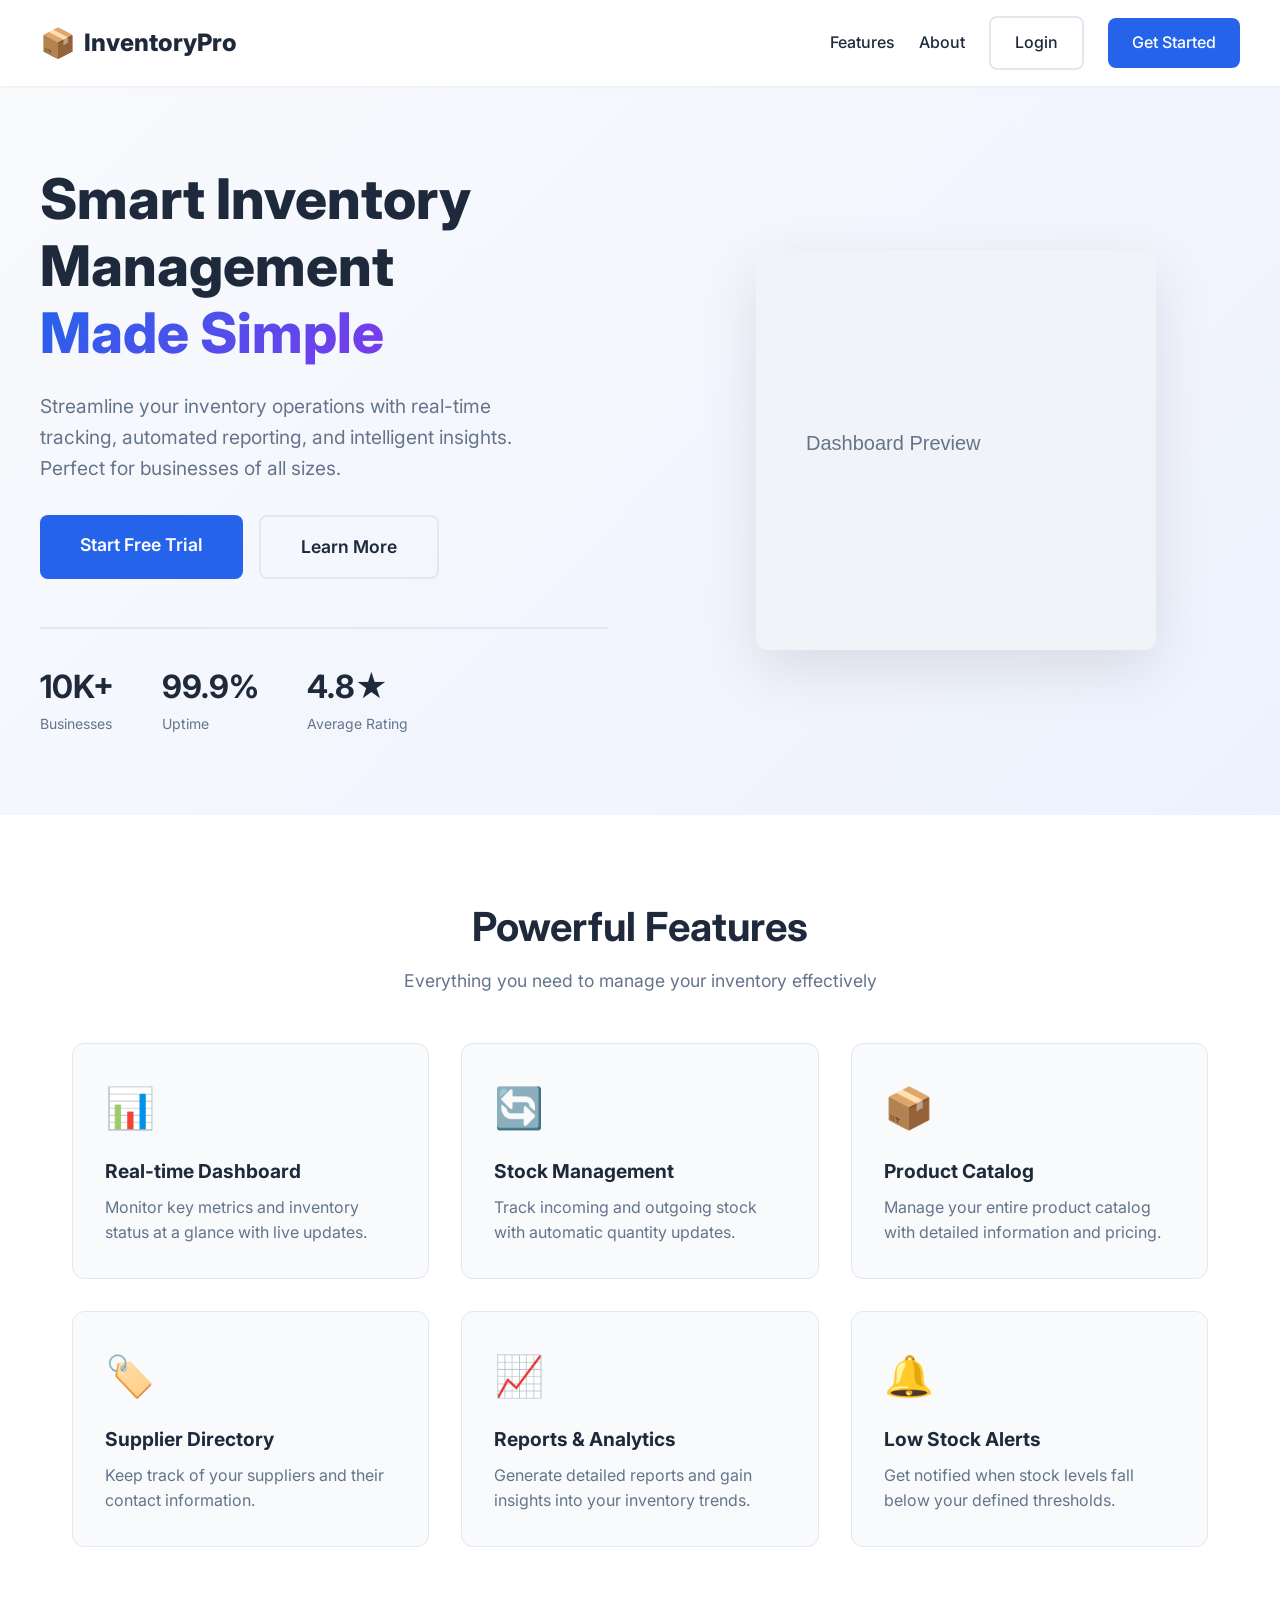
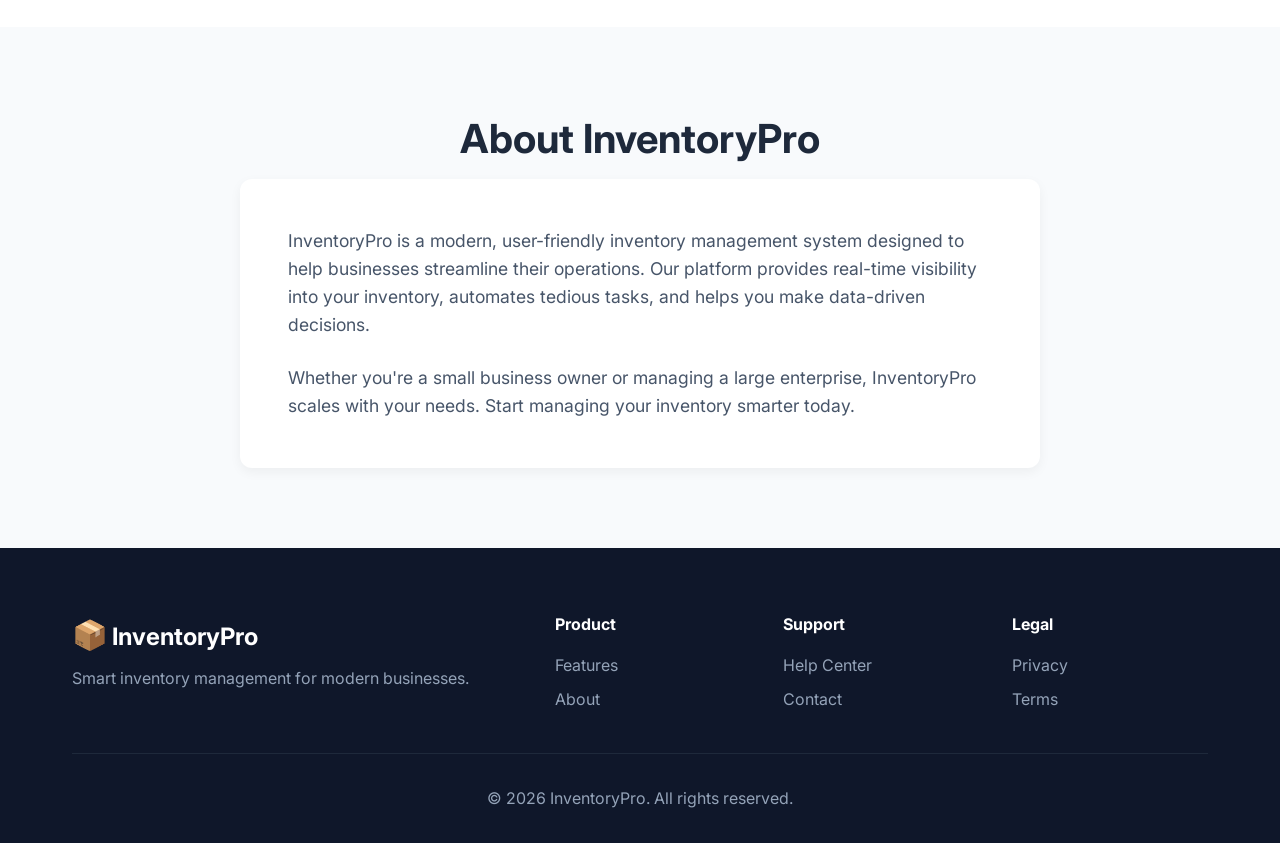
==== index.html @ e36cc28b "first commit" ====
<!DOCTYPE html>
<html lang="en">
<head>
    <meta charset="UTF-8" />
    <meta name="viewport" content="width=device-width, initial-scale=1.0" />
    <title>InventoryPro - Smart Inventory Management</title>
    <link rel="stylesheet" href="css/style.css" />
    <link href="https://fonts.googleapis.com/css2?family=Inter:wght@300;400;500;600;700;800&display=swap" rel="stylesheet" />
</head>
<body>
    <!-- Navigation -->
    <nav class="navbar">
        <div class="nav-container">
            <div class="nav-brand">
                <span class="brand-icon">📦</span>
                <span class="brand-text">InventoryPro</span>
            </div>
            <div class="nav-links">
                <a href="#features">Features</a>
                <a href="#about">About</a>
                <a href="login.html" class="btn btn-outline">Login</a>
                <a href="register.html" class="btn btn-primary">Get Started</a>
            </div>
        </div>
    </nav>

    <!-- Hero Section -->
    <section class="hero">
        <div class="hero-container">
            <div class="hero-content">
                <h1 class="hero-title">
                    Smart Inventory Management
                    <span class="highlight">Made Simple</span>
                </h1>
                <p class="hero-description">
                    Streamline your inventory operations with real-time tracking,
                    automated reporting, and intelligent insights. Perfect for
                    businesses of all sizes.
                </p>
                <div class="hero-buttons">
                    <a href="register.html" class="btn btn-primary btn-large">
                        Start Free Trial
                    </a>
                    <a href="#features" class="btn btn-outline btn-large">
                        Learn More
                    </a>
                </div>
                <div class="hero-stats">
                    <div class="stat-item">
                        <span class="stat-number">10K+</span>
                        <span class="stat-label">Businesses</span>
                    </div>
                    <div class="stat-item">
                        <span class="stat-number">99.9%</span>
                        <span class="stat-label">Uptime</span>
                    </div>
                    <div class="stat-item">
                        <span class="stat-number">4.8★</span>
                        <span class="stat-label">Average Rating</span>
                    </div>
                </div>
            </div>
            <div class="hero-image">
                <img src="data:image/svg+xml,%3Csvg xmlns='http://www.w3.org/2000/svg' width='400' height='400'%3E%3Crect width='400' height='400' fill='%23f0f4f8'/%3E%3Ctext x='50' y='200' font-family='Arial' font-size='20' fill='%2364748b'%3EDashboard Preview%3C/text%3E%3C/svg%3E" alt="Dashboard Preview" />
            </div>
        </div>
    </section>

    <!-- Features Section -->
    <section id="features" class="features">
        <div class="container">
            <h2 class="section-title">Powerful Features</h2>
            <p class="section-subtitle">Everything you need to manage your inventory effectively</p>
            <div class="features-grid">
                <div class="feature-card">
                    <div class="feature-icon">📊</div>
                    <h3>Real-time Dashboard</h3>
                    <p>Monitor key metrics and inventory status at a glance with live updates.</p>
                </div>
                <div class="feature-card">
                    <div class="feature-icon">🔄</div>
                    <h3>Stock Management</h3>
                    <p>Track incoming and outgoing stock with automatic quantity updates.</p>
                </div>
                <div class="feature-card">
                    <div class="feature-icon">📦</div>
                    <h3>Product Catalog</h3>
                    <p>Manage your entire product catalog with detailed information and pricing.</p>
                </div>
                <div class="feature-card">
                    <div class="feature-icon">🏷️</div>
                    <h3>Supplier Directory</h3>
                    <p>Keep track of your suppliers and their contact information.</p>
                </div>
                <div class="feature-card">
                    <div class="feature-icon">📈</div>
                    <h3>Reports & Analytics</h3>
                    <p>Generate detailed reports and gain insights into your inventory trends.</p>
                </div>
                <div class="feature-card">
                    <div class="feature-icon">🔔</div>
                    <h3>Low Stock Alerts</h3>
                    <p>Get notified when stock levels fall below your defined thresholds.</p>
                </div>
            </div>
        </div>
    </section>

    <!-- About Section -->
    <section id="about" class="about">
        <div class="container">
            <h2 class="section-title">About InventoryPro</h2>
            <div class="about-content">
                <div class="about-text">
                    <p>
                        InventoryPro is a modern, user-friendly inventory management system
                        designed to help businesses streamline their operations. Our platform
                        provides real-time visibility into your inventory, automates tedious
                        tasks, and helps you make data-driven decisions.
                    </p>
                    <p>
                        Whether you're a small business owner or managing a large enterprise,
                        InventoryPro scales with your needs. Start managing your inventory
                        smarter today.
                    </p>
                </div>
            </div>
        </div>
    </section>

    <!-- Footer -->
    <footer class="footer">
        <div class="container">
            <div class="footer-content">
                <div class="footer-brand">
                    <span class="brand-icon">📦</span>
                    <span class="brand-text">InventoryPro</span>
                    <p class="footer-description">
                        Smart inventory management for modern businesses.
                    </p>
                </div>
                <div class="footer-links">
                    <div class="footer-column">
                        <h4>Product</h4>
                        <a href="#features">Features</a>
                        <a href="#about">About</a>
                    </div>
                    <div class="footer-column">
                        <h4>Support</h4>
                        <a href="#">Help Center</a>
                        <a href="#">Contact</a>
                    </div>
                    <div class="footer-column">
                        <h4>Legal</h4>
                        <a href="#">Privacy</a>
                        <a href="#">Terms</a>
                    </div>
                </div>
            </div>
            <div class="footer-bottom">
                <p>&copy; 2026 InventoryPro. All rights reserved.</p>
            </div>
        </div>
    </footer>

    <script src="js/api.js"></script>
</body>
</html>
---- css/style.css ----
/* Reset & Base */
* {
    margin: 0;
    padding: 0;
    box-sizing: border-box;
}

body {
    font-family: 'Inter', -apple-system, BlinkMacSystemFont, sans-serif;
    background: #f8fafc;
    color: #1e293b;
    line-height: 1.6;
}

a {
    text-decoration: none;
    color: inherit;
}

/* Container */
.container {
    max-width: 1200px;
    margin: 0 auto;
    padding: 0 2rem;
}

/* Buttons */
.btn {
    display: inline-block;
    padding: 0.75rem 1.5rem;
    border: none;
    border-radius: 8px;
    font-weight: 600;
    font-size: 1rem;
    cursor: pointer;
    transition: all 0.3s ease;
    text-align: center;
}

.btn-primary {
    background: #2563eb;
    color: white;
}

.btn-primary:hover {
    background: #1d4ed8;
    transform: translateY(-2px);
    box-shadow: 0 4px 12px rgba(37, 99, 235, 0.3);
}

.btn-outline {
    background: transparent;
    color: #1e293b;
    border: 2px solid #e2e8f0;
}

.btn-outline:hover {
    background: #f1f5f9;
    border-color: #94a3b8;
}

.btn-large {
    padding: 1rem 2.5rem;
    font-size: 1.1rem;
}

.btn-small {
    padding: 0.5rem 1rem;
    font-size: 0.875rem;
}

.btn-full {
    width: 100%;
}

.btn-danger {
    background: #ef4444;
    color: white;
}

.btn-danger:hover {
    background: #dc2626;
}

.btn-success {
    background: #22c55e;
    color: white;
}

.btn-success:hover {
    background: #16a34a;
}

/* Landing Page */
.navbar {
    background: white;
    padding: 1rem 2rem;
    box-shadow: 0 1px 3px rgba(0,0,0,0.05);
    position: sticky;
    top: 0;
    z-index: 100;
}

.nav-container {
    max-width: 1200px;
    margin: 0 auto;
    display: flex;
    justify-content: space-between;
    align-items: center;
}

.nav-brand {
    display: flex;
    align-items: center;
    gap: 0.5rem;
    font-weight: 800;
    font-size: 1.5rem;
}

.brand-icon {
    font-size: 1.8rem;
}

.nav-links {
    display: flex;
    gap: 1.5rem;
    align-items: center;
}

.nav-links a {
    font-weight: 500;
    transition: color 0.3s;
}

.nav-links a:not(.btn):hover {
    color: #2563eb;
}

/* Hero */
.hero {
    padding: 5rem 2rem;
    background: linear-gradient(135deg, #f8fafc 0%, #eef2ff 100%);
}

.hero-container {
    max-width: 1200px;
    margin: 0 auto;
    display: grid;
    grid-template-columns: 1fr 1fr;
    gap: 4rem;
    align-items: center;
}

.hero-title {
    font-size: 3.5rem;
    font-weight: 800;
    line-height: 1.2;
    margin-bottom: 1.5rem;
}

.highlight {
    background: linear-gradient(135deg, #2563eb, #7c3aed);
    -webkit-background-clip: text;
    -webkit-text-fill-color: transparent;
    display: inline-block;
}

.hero-description {
    font-size: 1.2rem;
    color: #64748b;
    margin-bottom: 2rem;
    max-width: 500px;
}

.hero-buttons {
    display: flex;
    gap: 1rem;
    flex-wrap: wrap;
}

.hero-stats {
    display: flex;
    gap: 3rem;
    margin-top: 3rem;
    padding-top: 2rem;
    border-top: 2px solid #e2e8f0;
}

.stat-item {
    display: flex;
    flex-direction: column;
}

.stat-number {
    font-size: 2rem;
    font-weight: 700;
    color: #1e293b;
}

.stat-label {
    font-size: 0.9rem;
    color: #64748b;
}

.hero-image {
    display: flex;
    justify-content: center;
    align-items: center;
}

.hero-image img {
    max-width: 100%;
    border-radius: 12px;
    box-shadow: 0 20px 60px rgba(0,0,0,0.1);
}

/* Features */
.features {
    padding: 5rem 2rem;
    background: white;
}

.section-title {
    font-size: 2.5rem;
    font-weight: 700;
    text-align: center;
    margin-bottom: 0.5rem;
}

.section-subtitle {
    text-align: center;
    color: #64748b;
    font-size: 1.1rem;
    margin-bottom: 3rem;
}

.features-grid {
    display: grid;
    grid-template-columns: repeat(auto-fit, minmax(280px, 1fr));
    gap: 2rem;
    max-width: 1200px;
    margin: 0 auto;
}

.feature-card {
    padding: 2rem;
    background: #f8fafc;
    border-radius: 12px;
    transition: all 0.3s ease;
    border: 1px solid #e2e8f0;
}

.feature-card:hover {
    transform: translateY(-4px);
    box-shadow: 0 12px 30px rgba(0,0,0,0.08);
}

.feature-icon {
    font-size: 2.5rem;
    margin-bottom: 1rem;
}

.feature-card h3 {
    margin-bottom: 0.5rem;
    font-size: 1.2rem;
}

.feature-card p {
    color: #64748b;
}

/* About */
.about {
    padding: 5rem 2rem;
    background: #f8fafc;
}

.about-content {
    max-width: 800px;
    margin: 0 auto;
}

.about-text {
    background: white;
    padding: 3rem;
    border-radius: 12px;
    box-shadow: 0 4px 12px rgba(0,0,0,0.05);
}

.about-text p {
    font-size: 1.1rem;
    color: #475569;
    margin-bottom: 1.5rem;
}

.about-text p:last-child {
    margin-bottom: 0;
}

/* Footer */
.footer {
    background: #0f172a;
    color: white;
    padding: 4rem 2rem 2rem;
}

.footer-content {
    max-width: 1200px;
    margin: 0 auto;
    display: grid;
    grid-template-columns: 2fr 3fr;
    gap: 3rem;
}

.footer-brand .brand-text {
    font-weight: 700;
    font-size: 1.5rem;
}

.footer-description {
    color: #94a3b8;
    margin-top: 0.5rem;
}

.footer-links {
    display: grid;
    grid-template-columns: repeat(3, 1fr);
    gap: 2rem;
}

.footer-column h4 {
    margin-bottom: 1rem;
}

.footer-column a {
    display: block;
    color: #94a3b8;
    margin-bottom: 0.5rem;
    transition: color 0.3s;
}

.footer-column a:hover {
    color: white;
}

.footer-bottom {
    max-width: 1200px;
    margin: 2rem auto 0;
    padding-top: 2rem;
    border-top: 1px solid #1e293b;
    text-align: center;
    color: #94a3b8;
}

/* Auth Pages */
.auth-page {
    display: flex;
    justify-content: center;
    align-items: center;
    min-height: 100vh;
    background: linear-gradient(135deg, #eef2ff 0%, #f8fafc 100%);
}

.auth-container {
    width: 100%;
    max-width: 440px;
    padding: 2rem;
}

.auth-card {
    background: white;
    padding: 2.5rem;
    border-radius: 16px;
    box-shadow: 0 20px 60px rgba(0,0,0,0.1);
}

.auth-header {
    text-align: center;
    margin-bottom: 2rem;
}

.auth-header .brand-icon {
    font-size: 3rem;
    display: block;
    margin-bottom: 0.5rem;
}

.auth-header h1 {
    font-size: 1.8rem;
    font-weight: 700;
}

.auth-header p {
    color: #64748b;
}

.auth-form .form-group {
    margin-bottom: 1.5rem;
}

.auth-form label {
    display: block;
    font-weight: 500;
    margin-bottom: 0.25rem;
}

.auth-form input {
    width: 100%;
    padding: 0.75rem 1rem;
    border: 2px solid #e2e8f0;
    border-radius: 8px;
    font-size: 1rem;
    transition: border-color 0.3s;
}

.auth-form input:focus {
    outline: none;
    border-color: #2563eb;
}

.form-options {
    display: flex;
    justify-content: space-between;
    align-items: center;
    margin-bottom: 1.5rem;
}

.checkbox-label {
    display: flex;
    align-items: center;
    gap: 0.5rem;
    cursor: pointer;
}

.forgot-link {
    color: #2563eb;
    font-weight: 500;
}

.forgot-link:hover {
    text-decoration: underline;
}

.auth-footer {
    text-align: center;
    margin-top: 1.5rem;
    padding-top: 1.5rem;
    border-top: 1px solid #e2e8f0;
}

.auth-footer a {
    color: #2563eb;
    font-weight: 600;
}

.auth-footer a:hover {
    text-decoration: underline;
}

/* Dashboard Layout */
.sidebar {
    width: 240px;
    height: 100vh;
    background: white;
    border-right: 1px solid #e2e8f0;
    position: fixed;
    left: 0;
    top: 0;
    display: flex;
    flex-direction: column;
    padding: 1.5rem 0;
}

.sidebar-brand {
    display: flex;
    align-items: center;
    gap: 0.5rem;
    padding: 0 1.5rem;
    font-weight: 800;
    font-size: 1.3rem;
    margin-bottom: 2rem;
}

.sidebar-nav {
    display: flex;
    flex-direction: column;
    gap: 0.25rem;
    flex: 1;
}

.sidebar-nav a {
    display: flex;
    align-items: center;
    gap: 0.75rem;
    padding: 0.75rem 1.5rem;
    color: #64748b;
    font-weight: 500;
    transition: all 0.3s;
    border-left: 3px solid transparent;
}

.sidebar-nav a:hover {
    background: #f1f5f9;
    color: #1e293b;
}

.sidebar-nav a.active {
    background: #eff6ff;
    color: #2563eb;
    border-left-color: #2563eb;
}

.nav-icon {
    font-size: 1.2rem;
}

.sidebar-footer {
    padding: 1rem 1.5rem;
    border-top: 1px solid #e2e8f0;
}

/* Main Content */
.main-content {
    margin-left: 240px;
    padding: 2rem;
    min-height: 100vh;
}

.top-bar {
    display: flex;
    justify-content: space-between;
    align-items: center;
    margin-bottom: 2rem;
}

.top-bar h1 {
    font-size: 1.8rem;
    font-weight: 700;
}

.top-bar-right {
    display: flex;
    align-items: center;
    gap: 1rem;
}

.user-name {
    font-weight: 500;
}

.user-avatar {
    font-size: 2rem;
}

/* Stats Grid */
.stats-grid {
    display: grid;
    grid-template-columns: repeat(auto-fit, minmax(200px, 1fr));
    gap: 1.5rem;
    margin-bottom: 2.5rem;
}

.stat-card {
    background: white;
    padding: 1.5rem;
    border-radius: 12px;
    border: 1px solid #e2e8f0;
    display: flex;
    align-items: center;
    gap: 1rem;
    transition: transform 0.3s;
}

.stat-card:hover {
    transform: translateY(-2px);
}

.stat-icon {
    font-size: 2.5rem;
}

.stat-info {
    display: flex;
    flex-direction: column;
}

.stat-value {
    font-size: 1.8rem;
    font-weight: 700;
}

.stat-label {
    color: #64748b;
    font-size: 0.875rem;
}

/* Quick Actions */
.quick-actions {
    margin-bottom: 2.5rem;
}

.quick-actions h2 {
    margin-bottom: 1rem;
}

.action-grid {
    display: grid;
    grid-template-columns: repeat(auto-fit, minmax(150px, 1fr));
    gap: 1rem;
}

.action-card {
    background: white;
    padding: 1.5rem;
    border-radius: 12px;
    border: 1px solid #e2e8f0;
    text-align: center;
    transition: all 0.3s;
    display: flex;
    flex-direction: column;
    align-items: center;
    gap: 0.5rem;
}

.action-card:hover {
    transform: translateY(-4px);
    box-shadow: 0 8px 20px rgba(0,0,0,0.06);
}

.action-icon {
    font-size: 2rem;
}

/* Tables */
.table-container {
    background: white;
    border-radius: 12px;
    border: 1px solid #e2e8f0;
    overflow: hidden;
}

.table-header {
    display: flex;
    justify-content: space-between;
    align-items: center;
    padding: 1rem 1.5rem;
    border-bottom: 1px solid #e2e8f0;
    flex-wrap: wrap;
    gap: 1rem;
}

.search-box input {
    padding: 0.5rem 1rem;
    border: 2px solid #e2e8f0;
    border-radius: 8px;
    font-size: 0.9rem;
    width: 250px;
}

.search-box input:focus {
    outline: none;
    border-color: #2563eb;
}

.table-actions {
    display: flex;
    gap: 0.5rem;
}

.data-table {
    width: 100%;
    border-collapse: collapse;
}

.data-table th {
    background: #f8fafc;
    padding: 0.75rem 1.5rem;
    text-align: left;
    font-weight: 600;
    font-size: 0.875rem;
    color: #475569;
    border-bottom: 2px solid #e2e8f0;
}

.data-table td {
    padding: 0.75rem 1.5rem;
    border-bottom: 1px solid #f1f5f9;
}

.data-table tr:hover td {
    background: #f8fafc;
}

.data-table .text-center {
    text-align: center;
}

/* Status Badges */
.status-badge {
    padding: 0.25rem 0.75rem;
    border-radius: 20px;
    font-size: 0.8rem;
    font-weight: 600;
}

.status-badge.in-stock {
    background: #dcfce7;
    color: #16a34a;
}

.status-badge.low-stock {
    background: #fef3c7;
    color: #d97706;
}

.status-badge.out-of-stock {
    background: #fee2e2;
    color: #dc2626;
}

/* Modals */
.modal {
    display: none;
    position: fixed;
    z-index: 1000;
    left: 0;
    top: 0;
    width: 100%;
    height: 100%;
    background: rgba(0,0,0,0.5);
    animation: fadeIn 0.2s ease;
}

.modal.active {
    display: flex;
    justify-content: center;
    align-items: center;
}

.modal-content {
    background: white;
    padding: 2rem;
    border-radius: 16px;
    max-width: 600px;
    width: 90%;
    max-height: 90vh;
    overflow-y: auto;
    animation: slideUp 0.3s ease;
}

@keyframes fadeIn {
    from { opacity: 0; }
    to { opacity: 1; }
}

@keyframes slideUp {
    from { transform: translateY(20px); opacity: 0; }
    to { transform: translateY(0); opacity: 1; }
}

.modal-header {
    display: flex;
    justify-content: space-between;
    align-items: center;
    margin-bottom: 1.5rem;
    padding-bottom: 1rem;
    border-bottom: 1px solid #e2e8f0;
}

.modal-header h2 {
    font-size: 1.5rem;
}

.modal-close {
    background: none;
    border: none;
    font-size: 2rem;
    cursor: pointer;
    color: #94a3b8;
    transition: color 0.3s;
}

.modal-close:hover {
    color: #1e293b;
}

.modal-actions {
    display: flex;
    gap: 1rem;
    justify-content: flex-end;
    margin-top: 1.5rem;
}

/* Transaction Panel */
.transaction-panel {
    background: white;
    padding: 1.5rem;
    border-radius: 12px;
    border: 1px solid #e2e8f0;
    margin-bottom: 2rem;
}

.transaction-form {
    display: grid;
    grid-template-columns: repeat(auto-fit, minmax(200px, 1fr));
    gap: 1rem;
    align-items: end;
}

.transaction-form .form-group {
    margin-bottom: 0;
}

.transaction-form label {
    display: block;
    font-weight: 500;
    margin-bottom: 0.25rem;
    font-size: 0.9rem;
}

.transaction-form input,
.transaction-form select {
    width: 100%;
    padding: 0.5rem 0.75rem;
    border: 2px solid #e2e8f0;
    border-radius: 8px;
    font-size: 0.9rem;
}

.transaction-form input:focus,
.transaction-form select:focus {
    outline: none;
    border-color: #2563eb;
}

/* Reports */
.report-section {
    margin-bottom: 2.5rem;
}

.report-section h2 {
    margin-bottom: 1rem;
}

.report-cards {
    display: grid;
    grid-template-columns: repeat(auto-fit, minmax(250px, 1fr));
    gap: 1.5rem;
}

.no-reports {
    color: #94a3b8;
    text-align: center;
    padding: 2rem;
}

/* Responsive */
@media (max-width: 1024px) {
    .hero-container {
        grid-template-columns: 1fr;
        text-align: center;
    }
    
    .hero-description {
        margin: 0 auto 2rem;
    }
    
    .hero-buttons {
        justify-content: center;
    }
    
    .hero-stats {
        justify-content: center;
    }
    
    .footer-content {
        grid-template-columns: 1fr;
        gap: 2rem;
    }
}

@media (max-width: 768px) {
    .sidebar {
        width: 60px;
        padding: 1rem 0;
    }
    
    .sidebar-brand span.brand-text,
    .sidebar-nav a span:not(.nav-icon) {
        display: none;
    }
    
    .sidebar-nav a {
        padding: 0.75rem;
        justify-content: center;
    }
    
    .nav-icon {
        font-size: 1.5rem;
    }
    
    .main-content {
        margin-left: 60px;
        padding: 1rem;
    }
    
    .stats-grid {
        grid-template-columns: 1fr 1fr;
    }
    
    .transaction-form {
        grid-template-columns: 1fr;
    }
    
    .hero-title {
        font-size: 2.5rem;
    }
    
    .features-grid {
        grid-template-columns: 1fr;
    }
    
    .footer-links {
        grid-template-columns: 1fr 1fr;
    }
}

@media (max-width: 480px) {
    .stats-grid {
        grid-template-columns: 1fr;
    }
    
    .action-grid {
        grid-template-columns: 1fr 1fr;
    }
    
    .hero-title {
        font-size: 2rem;
    }
    
    .hero-stats {
        flex-direction: column;
        gap: 1rem;
    }
    
    .auth-card {
        padding: 1.5rem;
    }
    
    .nav-links a:not(.btn) {
        display: none;
    }
    
    .footer-links {
        grid-template-columns: 1fr;
    }
}
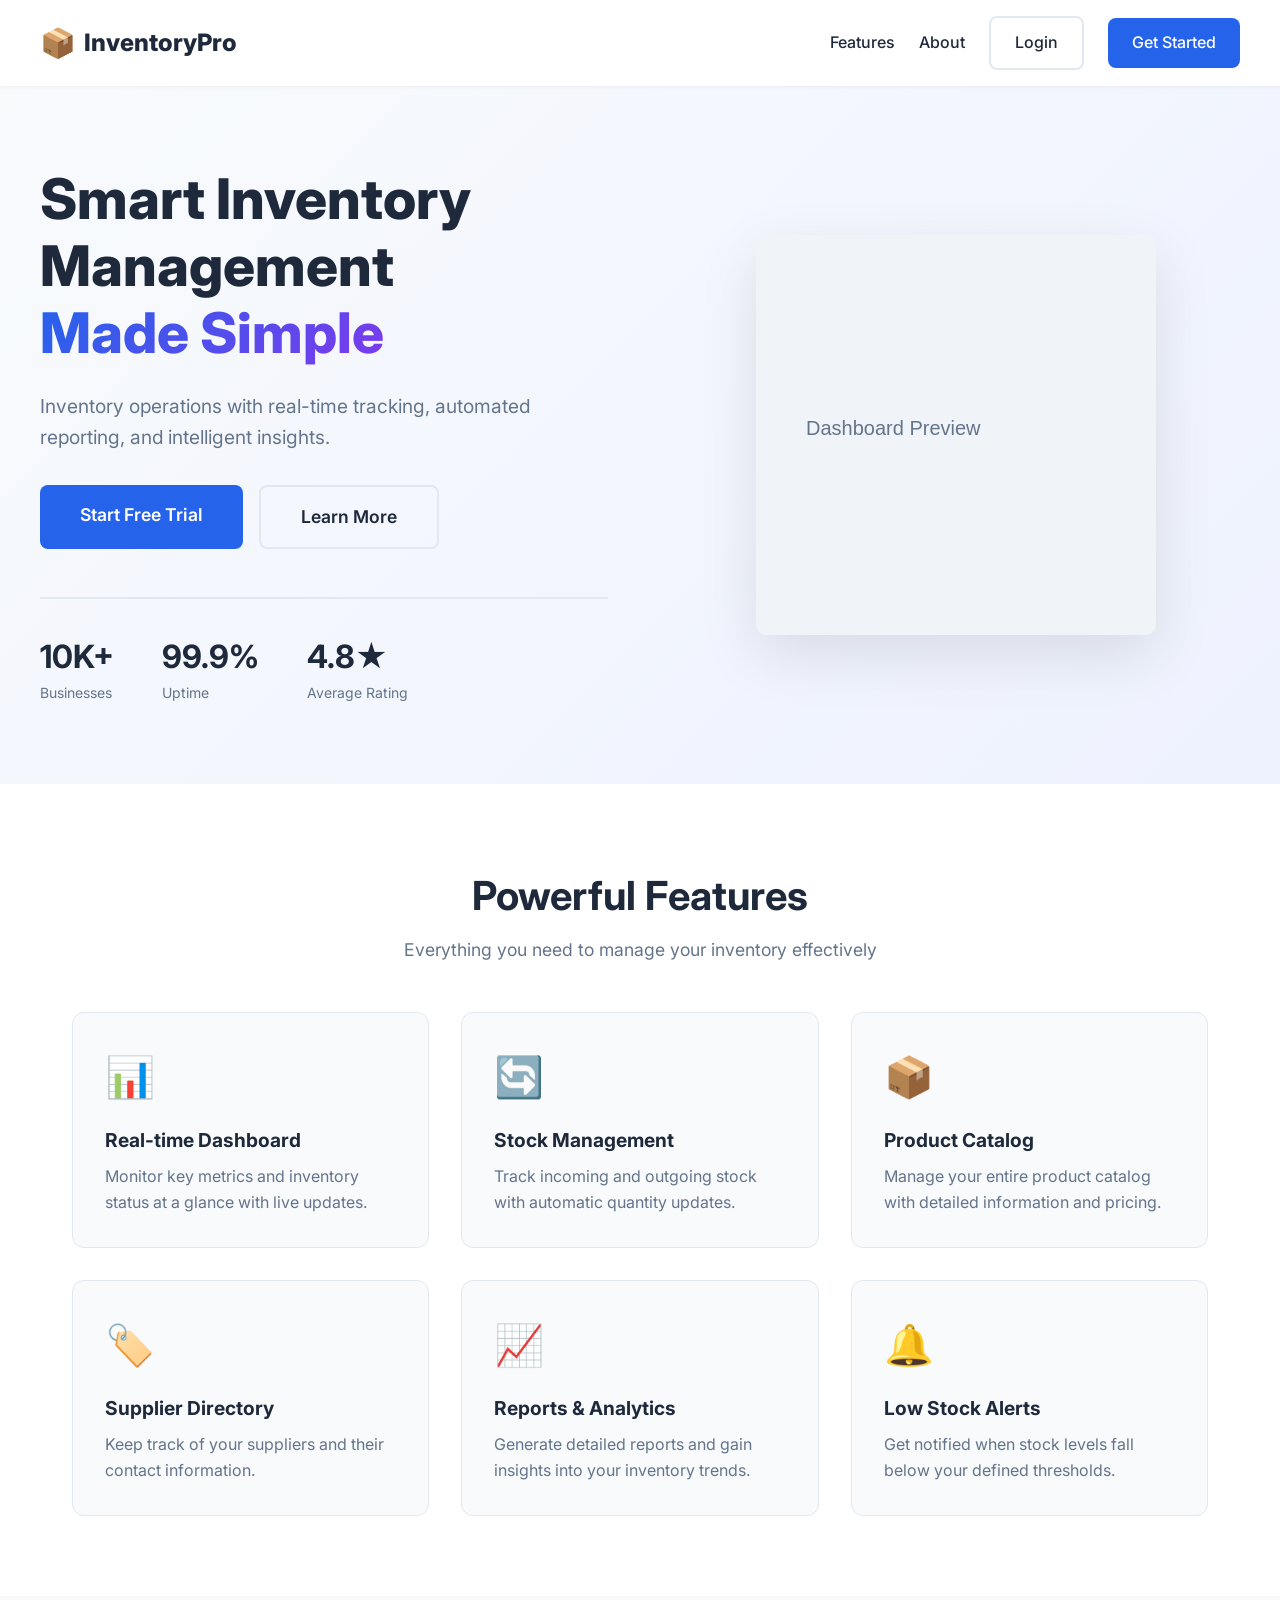
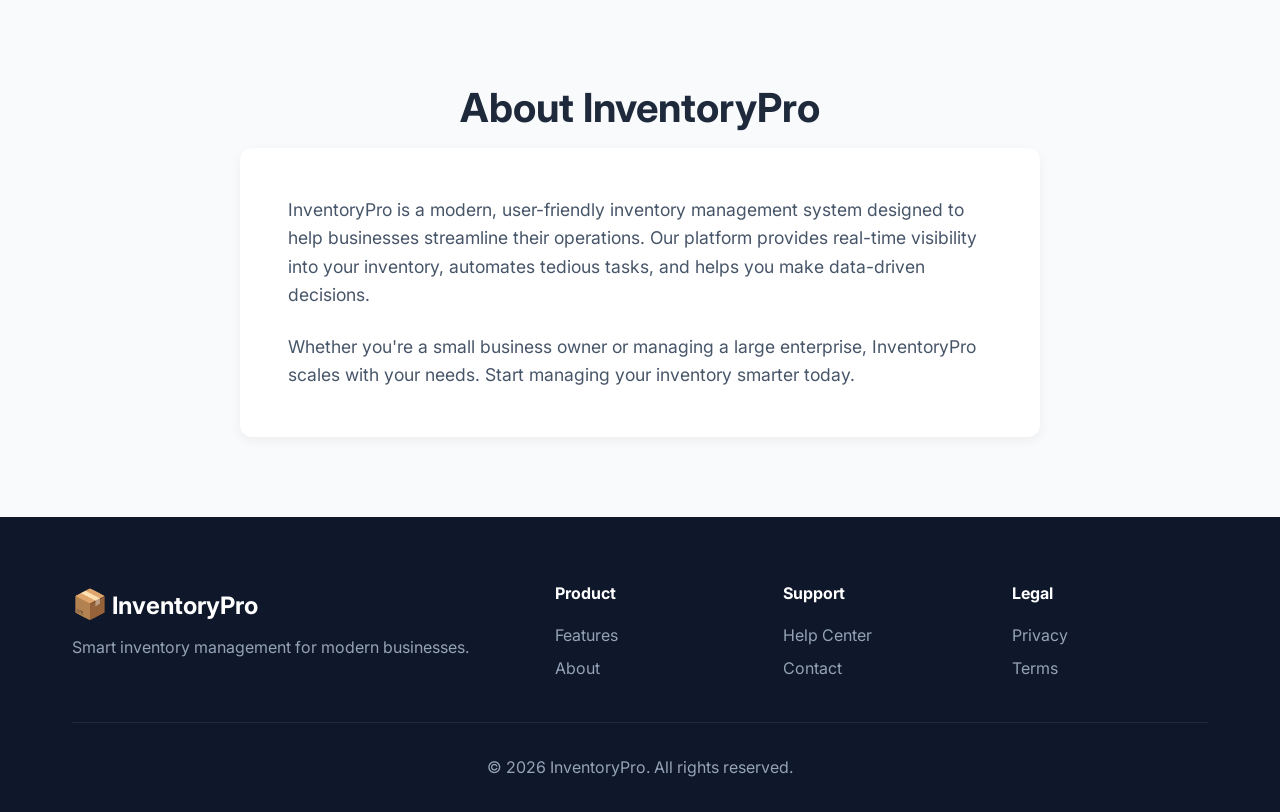
==== commit faecceed: "update the registration and add edit products" ====
--- a/index.html
+++ b/index.html
@@ -33,9 +33,8 @@
                     <span class="highlight">Made Simple</span>
                 </h1>
                 <p class="hero-description">
-                    Streamline your inventory operations with real-time tracking,
-                    automated reporting, and intelligent insights. Perfect for
-                    businesses of all sizes.
+                    Inventory operations with real-time tracking,
+                    automated reporting, and intelligent insights.
                 </p>
                 <div class="hero-buttons">
                     <a href="register.html" class="btn btn-primary btn-large">
@@ -162,7 +161,30 @@
             </div>
         </div>
     </footer>
-
+    
+    
     <script src="js/api.js"></script>
+    <script>
+        document.addEventListener('DOMContentLoaded', () => {
+            if (window.api && api.isLoggedIn()) {
+                const navLinks = document.querySelector('.nav-links');
+                if (navLinks) {
+                    navLinks.innerHTML = `
+                        <a href="#features">Features</a>
+                        <a href="#about">About</a>
+                        <a href="dashboard.html" class="btn btn-outline">Dashboard</a>
+                        <button class="btn btn-primary" onclick="api.logout()">Logout</button>
+                    `;
+                }
+                const heroButtons = document.querySelector('.hero-buttons');
+                if (heroButtons) {
+                    heroButtons.innerHTML = `
+                        <a href="dashboard.html" class="btn btn-primary btn-large">Go to Dashboard</a>
+                        <a href="register.html" class="btn btn-outline btn-large">Register New Account</a>
+                    `;
+                }
+            }
+        });
+    </script>
 </body>
-</html>+</html>
--- a/css/style.css
+++ b/css/style.css
@@ -552,6 +552,148 @@
     font-size: 2rem;
 }
 
+/* ============================================
+   ADD PRODUCT / ADD SUPPLIER FORM STYLING
+   ============================================ */
+
+.modal-content {
+    max-width: 520px;
+    padding: 2rem;
+}
+
+/* Form groups */
+.modal-content .form-group {
+    margin-bottom: 1.25rem;
+}
+
+/* Labels */
+.modal-content .form-group label {
+    display: block;
+    margin-bottom: 0.5rem;
+    font-size: 0.9rem;
+    font-weight: 600;
+    color: #334155;
+}
+
+/* Text fields */
+.modal-content .form-group input,
+.modal-content .form-group select,
+.modal-content .form-group textarea {
+    width: 100%;
+    padding: 0.75rem 1rem;
+    border: 1.5px solid #cbd5e1;
+    border-radius: 8px;
+    background: #ffffff;
+    color: #1e293b;
+    font-family: inherit;
+    font-size: 0.95rem;
+    transition: all 0.2s ease;
+}
+
+/* Placeholder */
+.modal-content .form-group input::placeholder,
+.modal-content .form-group textarea::placeholder {
+    color: #94a3b8;
+}
+
+/* Focus effect */
+.modal-content .form-group input:focus,
+.modal-content .form-group select:focus,
+.modal-content .form-group textarea:focus {
+    outline: none;
+    border-color: #2563eb;
+    box-shadow: 0 0 0 3px rgba(37, 99, 235, 0.1);
+}
+
+/* Hover effect */
+.modal-content .form-group input:hover,
+.modal-content .form-group select:hover,
+.modal-content .form-group textarea:hover {
+    border-color: #94a3b8;
+}
+
+/* Textarea */
+.modal-content .form-group textarea {
+    min-height: 100px;
+    resize: vertical;
+}
+
+/* Number inputs */
+.modal-content input[type="number"] {
+    appearance: textfield;
+}
+
+/* Modal buttons */
+.modal-content .modal-actions {
+    margin-top: 1.75rem;
+    padding-top: 1rem;
+    border-top: 1px solid #e2e8f0;
+}
+
+/* Disabled fields */
+.modal-content input:disabled,
+.modal-content select:disabled {
+    background: #f1f5f9;
+    color: #64748b;
+    cursor: not-allowed;
+}
+
+/* ============================================
+   PRODUCT FORM
+   ============================================ */
+
+#productModal .modal-content {
+    max-width: 550px;
+}
+
+#productModal #productName,
+#productModal #productCategory,
+#productModal #productSupplier,
+#productModal #productPrice,
+#productModal #productStock,
+#productModal #productLowStock,
+#productModal #productDescription {
+    box-shadow: none;
+}
+
+/* ============================================
+   SUPPLIER FORM
+   ============================================ */
+
+#supplierModal .modal-content {
+    max-width: 520px;
+}
+
+#supplierModal #supplierName,
+#supplierModal #supplierContact,
+#supplierModal #supplierEmail,
+#supplierModal #supplierPhone,
+#supplierModal #supplierAddress {
+    box-shadow: none;
+}
+
+/* ============================================
+   MOBILE
+   ============================================ */
+
+@media (max-width: 600px) {
+
+    .modal-content {
+        width: 95%;
+        padding: 1.5rem;
+    }
+
+    .modal-actions {
+        flex-direction: column-reverse;
+    }
+
+    .modal-actions .btn {
+        width: 100%;
+    }
+}
+
+
+
 /* Stats Grid */
 .stats-grid {
     display: grid;
